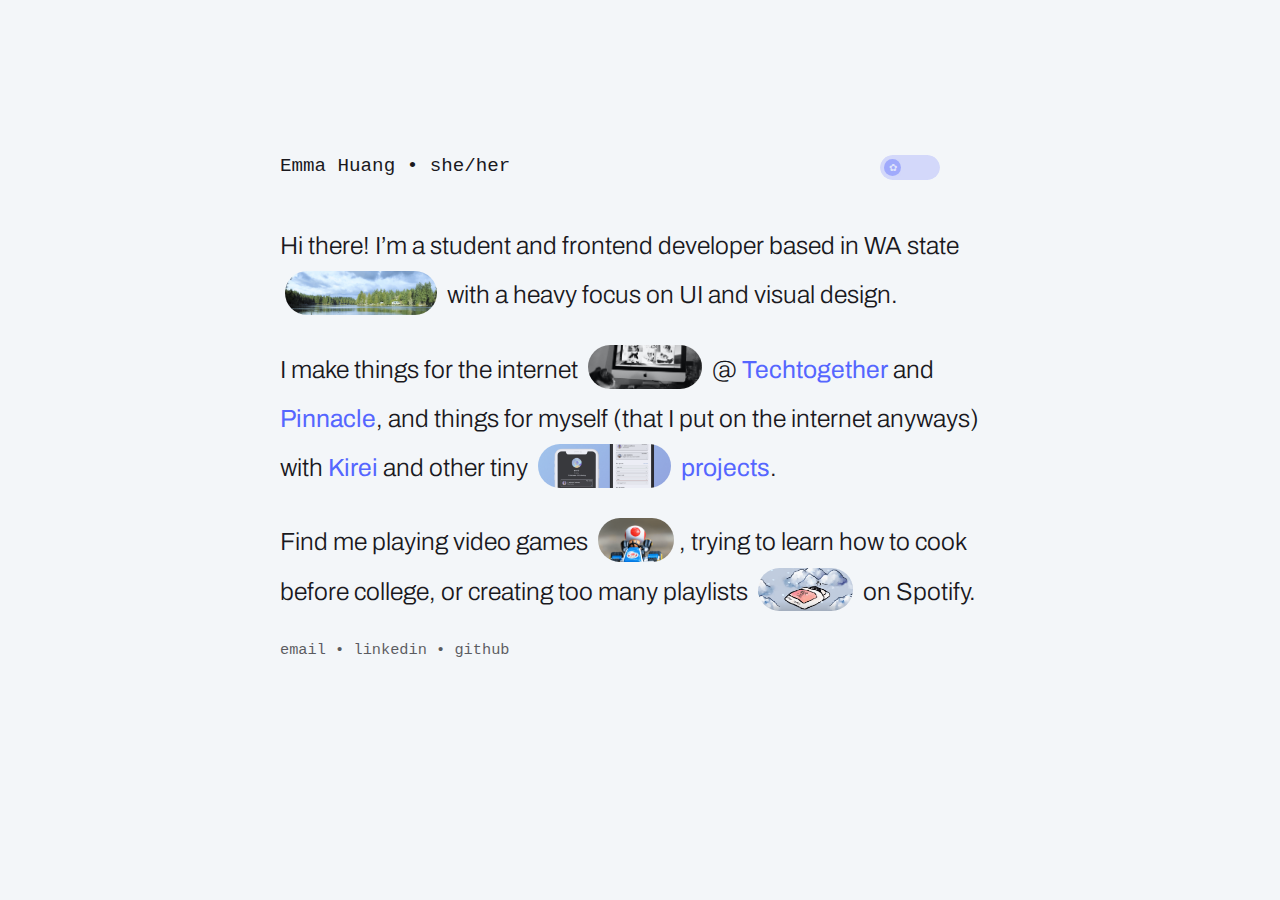
==== index.html @ 9f2a182a "Update index.html" ====
<!DOCTYPE html>
<html lang="en">

<head>
    
<!-- google tag (gtag.js) -->
<script async src="https://www.googletagmanager.com/gtag/js?id=G-LZZM2F5E72"></script>
<script>
  window.dataLayer = window.dataLayer || [];
  function gtag(){dataLayer.push(arguments);}
  gtag('js', new Date());

  gtag('config', 'G-LZZM2F5E72');
</script>

<title>Emma Huang</title>
<meta charset="UTF-8">
<meta name="author" content="Emma Huang">
<meta name="description" content="emma huang ✿✦ student portfolio">
<meta name="keywords" content="Design, student portfolio, portfolio, Emma Huang, student, illustrator, programmer, frontend, web development, personal site, hackathon">
<meta property="og:image"  content="images/md-grad.png">
<link rel="icon" href="favicon/favicon.ico">
<meta name="viewport" content="width=device-width, initial-scale=1">

<link rel="stylesheet" type="text/css" href="main.css">
<link rel="stylesheet" type="text/css" href="button.css" id="touch-response">

<link rel="icon" type="image/png" sizes="32x32" href="favicon/favicon-32x32.png">
<link rel="icon" type="image/png" sizes="16x16" href="favicon/favicon-16x16.png">
<link rel="mask-icon" href="favicon/safari-pinned-tab.svg" color="#5566ff">

</head>

<body>

<div class="content-main fade-in">

    <div class="parent-grid">
        <div class="text-framing text-top">
            <p>Emma Huang <span class="unselectable">• </span>she/her</p>
        </div>

        <div  style="margin-top: calc(12px + 0.8vmin - 2px);">
            <div class="button r" id="button-3">
                <input type="checkbox" class="checkbox" onclick="themeColor_set()"/>
                <div class="knobs"></div>
                <div class="layer"></div>
            </div>        
        
        </div>
    

    </div>

    <div class="text-body">
        <p>Hi there! I’m a student and frontend developer based in WA state 
            <span class="rectangle tooltip" id="wa-lake"><span id="tooltip-span-1">beaver lake in sammamish</span></span> with a heavy focus on UI and visual design.</p>
        <p>I make things for the internet 
            <span class="rectangle tooltip" id="cat-computer"><span id="tooltip-span-2">cat discovers facetime</span></span> @ 
            <a href="https://www.techtogether.io/" target=”_blank” rel = "noreferrer noopener">Techtogether</a> and 
            <a href="https://pinnacle.us.org/" target=”_blank” rel = "noreferrer noopener">Pinnacle</a>, and things for myself (that I put on the internet anyways) with 
            <a href="https://em.qoom.space/kirei/index.html" target=”_blank” rel = "noreferrer noopener">Kirei</a> and other tiny 
            <span class="rectangle tooltip" id="music-ui"><span id="tooltip-span-3">one of my UI designs</span></span> 
            <a href="https://www.behance.net/emmah6" target=”_blank” rel = "noreferrer noopener">projects</a>.</p>
        <p>Find me playing video games 
            <span class="rectangle tooltip" id="toad-kart"><span id="tooltip-span-4">toad and his (mario) kart</span></span>, trying to learn how to cook before college, or creating too many playlists 
            <span class="rectangle tooltip" id="cold-futon"><span id="tooltip-span-5">koupen chan in futon</span></span> on Spotify.</p>

    </div>

    <div class="text-framing text-bottom">
        <p>
            <script>
                emailE=('hi@' + 'ehuang.dev')
                document.write('<a class="social" href="mailto:' + emailE + '">' + 'email' + '</a>')
            </script> <span class="unselectable">• </span>
            <a href="https://www.linkedin.com/in/emmahyq/" target=”_blank” rel = "noreferrer noopener" class="social">linkedin</a> <span class="unselectable">• </span>
            <a href="https://github.com/emmahyq" target=”_blank” rel = "noreferrer noopener" class="social" class="social">github</a>
        </p>
    </div>

</div>

<script src="app.js"></script>

</body>

</html>
---- main.css ----
@font-face {
    font-family: 'Archivo';
    src: url(fonts/Archivo-Regular.otf);
    font-weight: 400;
}

@font-face {
    font-family: 'Archivo';
    src: url(fonts/Archivo-Light.otf);
    font-weight: 300;
}

@font-face {
    font-family: 'Dank Mono';
    src: url(fonts/DankMono-Regular.otf);
    font-weight: 400;
}

@font-face {
    font-family: 'Dank Mono';
    src: url(fonts/DankMono-Italic.otf);
    font-style: italic;
}

:root {
    --text-color: #1A191E;
    --bg-color: #F3F6F9;
    --accent-color: #5566ff;
  }

  ::-moz-selection { /* firefox */
    background: var(--accent-color);
    color: var(--bg-color);
  }
  
  ::selection {
    background: var(--accent-color);
    color: var(--bg-color);
  } 
  
  body {
    margin: 0;
    background-color: var(--bg-color);     
    -webkit-font-smoothing: antialiased;
    -moz-osx-font-smoothing: grayscale;
    transition: all 200ms ease;
  }
  

  a {
    font-weight: 400;
    color: var(--accent-color);
    text-decoration: none;
    transition: all 200ms ease;
  }

  a:hover {
    opacity: 0.75;
    cursor: pointer;
  }

  a.social {
    font-weight: 300;
    color: var(--text-color);
  }

  a.social:hover {
    opacity: 0.6;
  }

  .unselectable {
    -webkit-touch-callout: none;
    -webkit-user-select: none;
    -khtml-user-select: none;
    -moz-user-select: none;
    -ms-user-select: none;
    user-select: none;
}

  .content-main {
    min-height: 60vh;
    color: var(--text-color);
    padding: 2em 1em;
    max-width: 45rem;
    margin: auto;
  }

  .fade-in {
    -webkit-animation-name: fadeIn;
    animation-name: fadeIn;
    -webkit-animation-duration: 500ms;
    animation-duration: 500ms;
    -webkit-animation-fill-mode: both;
    animation-fill-mode: both;
  }

  @-webkit-keyframes fadeIn {
    from {
      opacity: 0;
    }
  
    to {
      opacity: 1;
    }
  }
  @keyframes fadeIn {
    from {
      opacity: 0;
    }
  
    to {
      opacity: 1;
    }
  }


  .parent-grid {
    display: grid;
    grid-template-columns: 3fr 1fr;
    grid-template-rows: repeat(1, 1fr);
    grid-column-gap: 0px;
    grid-row-gap: 0px;
    padding-top: 6.5em;
  }

  .text-framing {    
    font-family: -apple-system, BlinkMacSystemFont, 'Dank Mono', 'Roboto Mono', 'Courier New', 'Courier', monospace;
  }

  .text-top {
    font-size: calc(12px + 0.8vmin);
  }

  .text-bottom {
    font-size: calc(9px + 0.7vmin);
    opacity: 0.7;
  }

  .text-body {
    font-size: calc(13px + 1.3vmin);
    line-height: calc(26px + 2.6vmin);

    font-family: -apple-system, BlinkMacSystemFont, 'Archivo', 'Segoe UI', 'Roboto', 'Ubuntu', 'Helvetica Neue', 'Arial', 'Helvetica', sans-serif;
    font-weight: 300;  
  }

  .rectangle {
    margin-bottom: calc(-6.0px - 0.60vmin);
    margin-left: 5px;
    margin-right: 5px;
    display: inline-block;
    height: calc(23px + 2.3vmin);
    border-radius: 80px;
  }

  #wa-lake {
    width: calc(80px + 8.0vmin);
    background: url(images/wa-lake.png);
    background-repeat: no-repeat;
    background-size: calc(85px + 8.5vmin);
  }

  #cat-computer {
    width: calc(60px + 6.0vmin);
    background: url(images/cat-computer.png);
    background-repeat: no-repeat;
    background-size: calc(60px + 6.0vmin);
  }

  #goose-army {
    width: calc(70px + 7.0vmin);
    background: url(images/goose-army.png);
    background-repeat: no-repeat;
    background-size: calc(70px + 7.0vmin);
  }

  #music-ui {
    width: calc(70px + 7.0vmin);
    background: url(images/music-ui.png);
    background-repeat: no-repeat;
    background-size: calc(70px + 7.0vmin);
  }

  #toad-kart {
    width: calc(40px + 4.0vmin);
    background: url(images/toad-kart.png);
    background-repeat: no-repeat;
    background-size: calc(40px + 4.0vmin);
  }

  #dog-speakers {
    width: calc(50px + 5.0vmin);
    background: url(images/dog-speakers.png);
    background-repeat: no-repeat;
    background-size: calc(50px + 5.0vmin);
  }
  
  #cold-futon {
    width: calc(50px + 5.0vmin);
    background: url(images/cold-futon.png);
    background-repeat: no-repeat;
    background-size: calc(50px + 5.0vmin);
  }
---- button.css ----
.button,
.knobs,
.layer {
  position: absolute;
  top: 0;
  right: 0;
  bottom: 0;
  left: 0;
}

.button {
  position: relative;
  top: 50%;
  width: 60px;
  height: 25px;
  margin: -20px auto 0 auto;
  overflow: hidden;
}

.button.r,
.button.r .layer {
  border-radius: 80px;
}

.checkbox {
  position: relative;
  width: 100%;
  height: 100%;
  padding: 0;
  margin: 0;
  opacity: 0;
  cursor: pointer;
  z-index: 3;
}

.knobs {
  z-index: 2;
}

.layer {
  width: 100%;
  background-color: var(--accent-color);
  opacity: 0.2;
  transition: 0.3s ease all;
  z-index: 1;
}

/* Button 3 */
#button-3 .knobs:before {
  content: "✿";
  position: absolute;
  top: 4px;
  left: 4px;
  width: 15px;
  height: 15px;
  color: var(--bg-color);
  font-size: 10px;
  text-align: center;
  line-height: 1.5;
  padding: 1px 1px;
  background-color: var(--accent-color);
  opacity: 0.4;
  border-radius: 50%;
  transition: 0.3s ease all, left 0.3s cubic-bezier(0.10, 0.80, 0.30, 1.10);
}

#button-3 .checkbox:active + .knobs:before {
  width: 50px;
  border-radius: 100px;
}

#button-3 .checkbox:checked:active + .knobs:before {
  margin-left: -35px;
}

#button-3 .checkbox:checked + .knobs:before {
  content: "✦";
  left: 39px;
  background-color: var(--accent-color);
  opacity: 0.4;
  color: var(--bg-color);
}

#button-3 .checkbox:checked ~ .layer {
    background-color: var(--accent-color);
    opacity: 0.2;
}

.tooltip {
    cursor: crosshair;
}
.tooltip span {
    font-family: -apple-system, BlinkMacSystemFont, 'Dank Mono', 'Roboto Mono', 'Courier New', 'Courier', monospace;
    font-size: calc(6px + 0.6vmin);
    line-height: calc(6px + 0.6vmin);
    display: none;
    padding: 7px 13px;
    border-radius: 80px;
    background-color: var(--accent-color);
    color: var(--bg-color);
}
.tooltip:hover span {
    display: block;
    position: fixed;
    overflow: hidden;
}
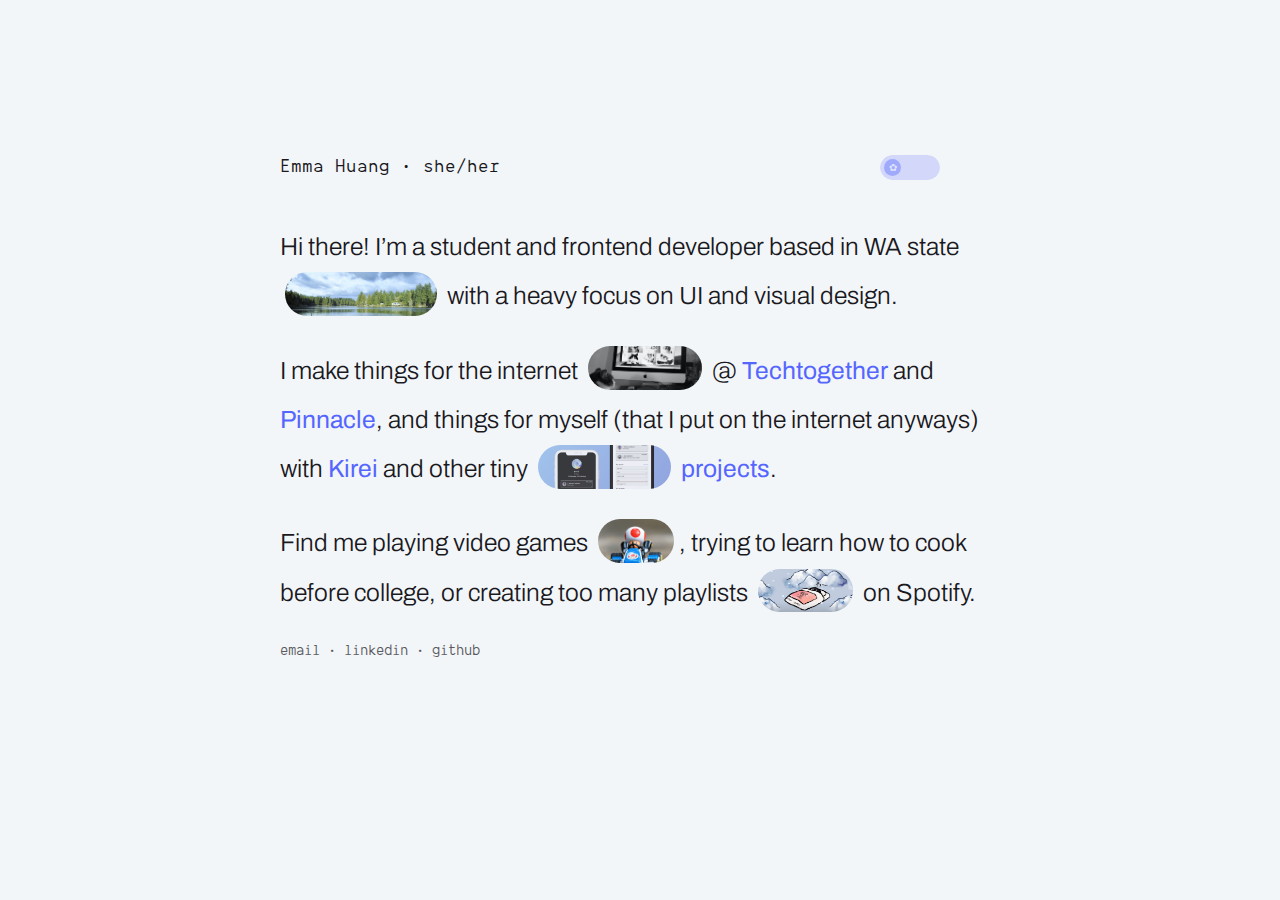
==== commit 9a8db547: "changed email domain" ====
--- a/index.html
+++ b/index.html
@@ -19,6 +19,7 @@
 <meta name="description" content="emma huang ✿✦ student portfolio">
 <meta name="keywords" content="Design, student portfolio, portfolio, Emma Huang, student, illustrator, programmer, frontend, web development, personal site, hackathon">
 <meta property="og:image"  content="images/md-grad.png">
+<meta name="twitter:image" content="images/md-grad.png"/>
 <link rel="icon" href="favicon/favicon.ico">
 <meta name="viewport" content="width=device-width, initial-scale=1">
 
@@ -71,7 +72,7 @@
     <div class="text-framing text-bottom">
         <p>
             <script>
-                emailE=('hi@' + 'ehuang.dev')
+                emailE=('emhn72@' + 'gmail.com')
                 document.write('<a class="social" href="mailto:' + emailE + '">' + 'email' + '</a>')
             </script> <span class="unselectable">• </span>
             <a href="https://www.linkedin.com/in/emmahyq/" target=”_blank” rel = "noreferrer noopener" class="social">linkedin</a> <span class="unselectable">• </span>
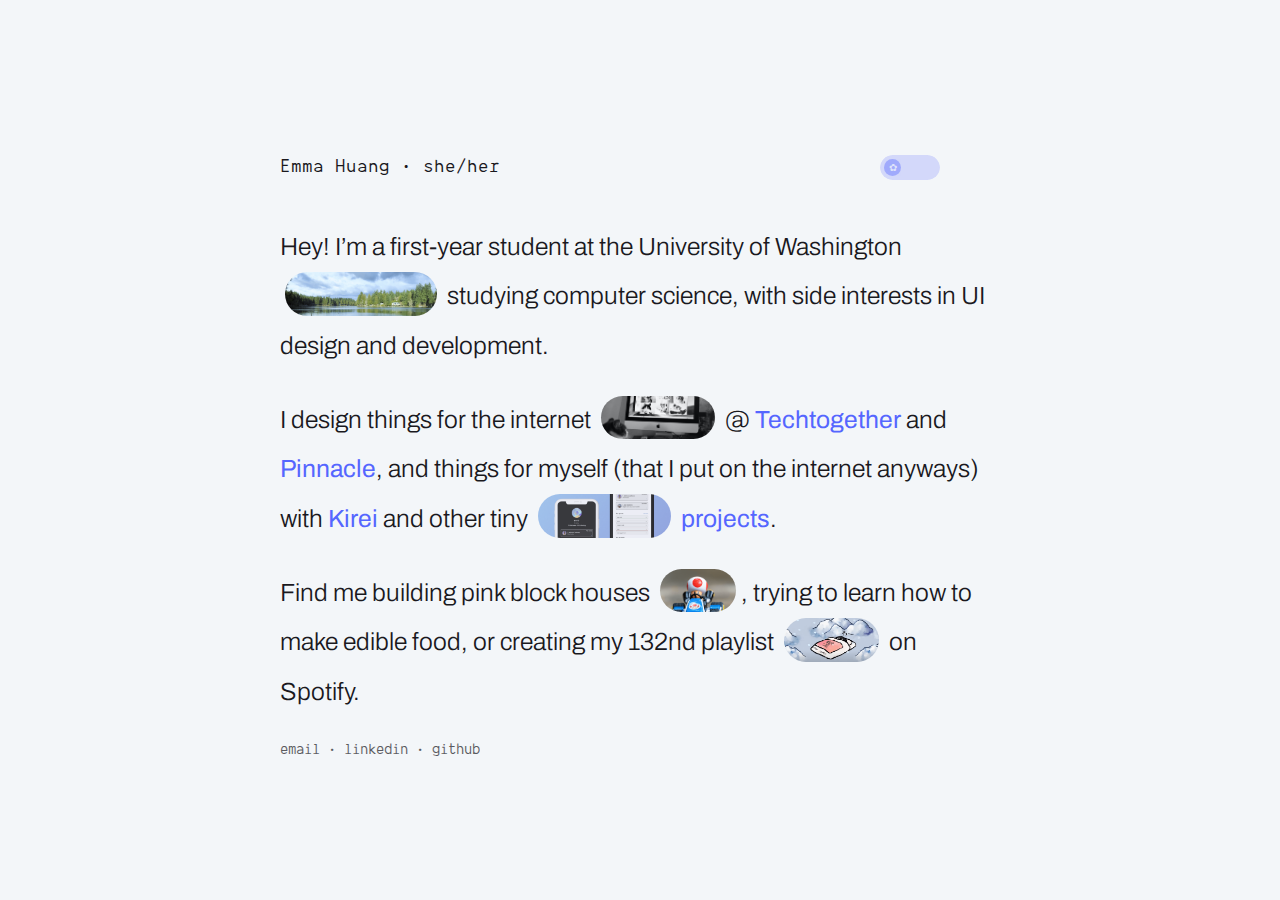
==== commit 24cf2b74: "Update index.html" ====
--- a/index.html
+++ b/index.html
@@ -16,8 +16,8 @@
 <title>Emma Huang</title>
 <meta charset="UTF-8">
 <meta name="author" content="Emma Huang">
-<meta name="description" content="emma huang ✿✦ student portfolio">
-<meta name="keywords" content="Design, student portfolio, portfolio, Emma Huang, student, illustrator, programmer, frontend, web development, personal site, hackathon">
+<meta name="description" content="Emma Huang ✿✦">
+<meta name="keywords" content="Design, student portfolio, portfolio, Emma Huang, student, illustrator, programmer, frontend, web development, personal site, hackathon, Emma, University of Washington, UW, college, college student, university">
 <meta property="og:image"  content="images/md-grad.png">
 <meta name="twitter:image" content="images/md-grad.png"/>
 <link rel="icon" href="favicon/favicon.ico">
@@ -54,17 +54,17 @@
     </div>
 
     <div class="text-body">
-        <p>Hi there! I’m a student and frontend developer based in WA state 
-            <span class="rectangle tooltip" id="wa-lake"><span id="tooltip-span-1">beaver lake in sammamish</span></span> with a heavy focus on UI and visual design.</p>
-        <p>I make things for the internet 
+        <p>Hey! I’m a first-year student at the University of Washington 
+            <span class="rectangle tooltip" id="wa-lake"><span id="tooltip-span-1">beaver lake in sammamish</span></span> studying computer science, with side interests in UI design and development.</p>
+        <p>I design things for the internet 
             <span class="rectangle tooltip" id="cat-computer"><span id="tooltip-span-2">cat discovers facetime</span></span> @ 
             <a href="https://www.techtogether.io/" target=”_blank” rel = "noreferrer noopener">Techtogether</a> and 
             <a href="https://pinnacle.us.org/" target=”_blank” rel = "noreferrer noopener">Pinnacle</a>, and things for myself (that I put on the internet anyways) with 
             <a href="https://em.qoom.space/kirei/index.html" target=”_blank” rel = "noreferrer noopener">Kirei</a> and other tiny 
             <span class="rectangle tooltip" id="music-ui"><span id="tooltip-span-3">one of my UI designs</span></span> 
             <a href="https://www.behance.net/emmah6" target=”_blank” rel = "noreferrer noopener">projects</a>.</p>
-        <p>Find me playing video games 
-            <span class="rectangle tooltip" id="toad-kart"><span id="tooltip-span-4">toad and his (mario) kart</span></span>, trying to learn how to cook before college, or creating too many playlists 
+        <p>Find me building pink block houses 
+            <span class="rectangle tooltip" id="toad-kart"><span id="tooltip-span-4">toad and his (mario) kart</span></span>, trying to learn how to make edible food, or creating my 132nd playlist 
             <span class="rectangle tooltip" id="cold-futon"><span id="tooltip-span-5">koupen chan in futon</span></span> on Spotify.</p>
 
     </div>
--- a/main.css
+++ b/main.css
@@ -124,7 +124,7 @@
   }
 
   .text-framing {    
-    font-family: -apple-system, BlinkMacSystemFont, 'Dank Mono', 'Roboto Mono', 'Courier New', 'Courier', monospace;
+    font-family: 'Dank Mono', -apple-system, BlinkMacSystemFont, 'Roboto Mono', 'Courier New', 'Courier', monospace;
   }
 
   .text-top {
@@ -140,7 +140,7 @@
     font-size: calc(13px + 1.3vmin);
     line-height: calc(26px + 2.6vmin);
 
-    font-family: -apple-system, BlinkMacSystemFont, 'Archivo', 'Segoe UI', 'Roboto', 'Ubuntu', 'Helvetica Neue', 'Arial', 'Helvetica', sans-serif;
+    font-family: 'Archivo', -apple-system, BlinkMacSystemFont, 'Segoe UI', 'Roboto', 'Ubuntu', 'Helvetica Neue', 'Arial', 'Helvetica', sans-serif;
     font-weight: 300;  
   }
 
--- a/button.css
+++ b/button.css
@@ -90,7 +90,7 @@
     cursor: crosshair;
 }
 .tooltip span {
-    font-family: -apple-system, BlinkMacSystemFont, 'Dank Mono', 'Roboto Mono', 'Courier New', 'Courier', monospace;
+    font-family: 'Dank Mono', -apple-system, BlinkMacSystemFont, 'Roboto Mono', 'Courier New', 'Courier', monospace;
     font-size: calc(6px + 0.6vmin);
     line-height: calc(6px + 0.6vmin);
     display: none;
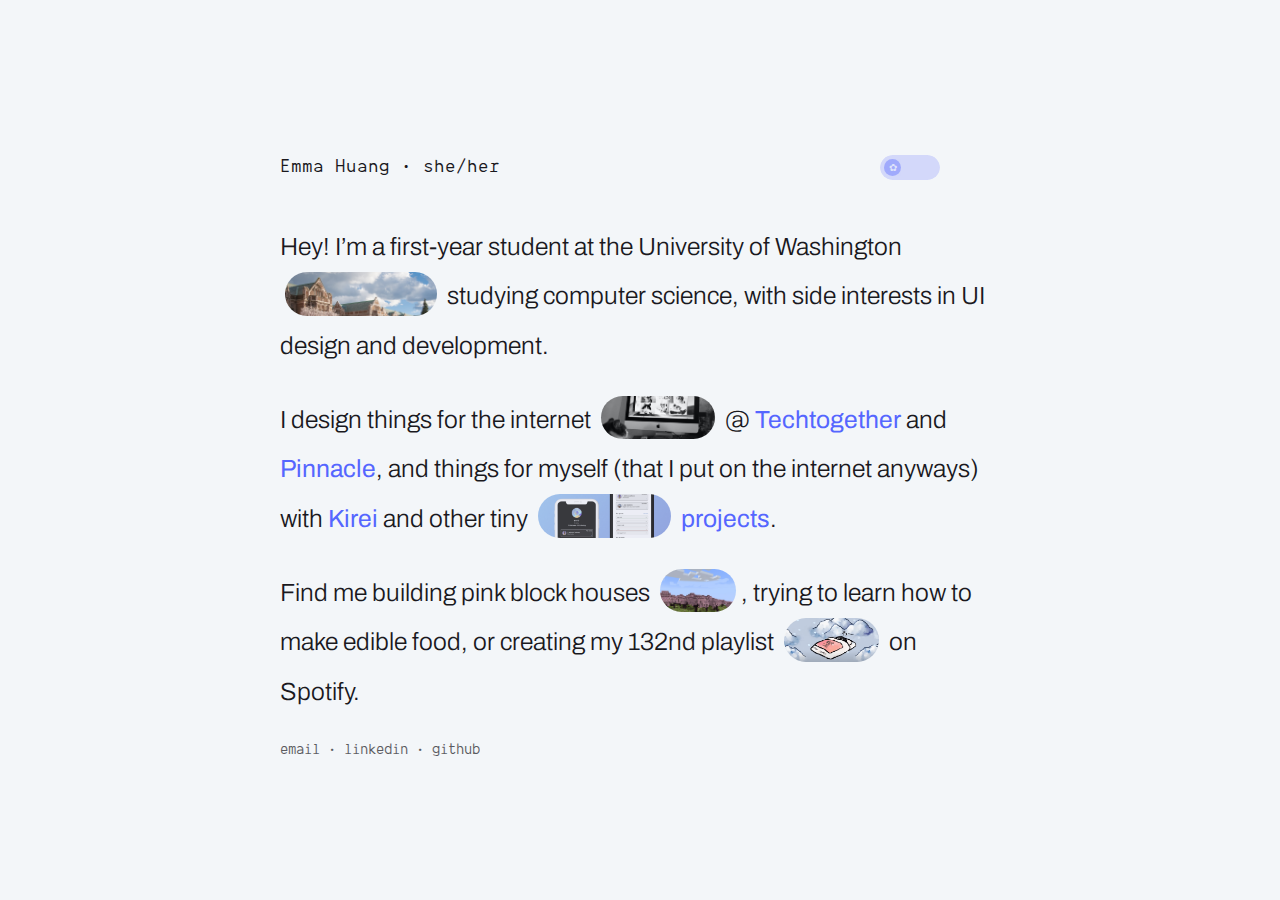
==== commit 8e2658ec: "Update index.html" ====
--- a/index.html
+++ b/index.html
@@ -55,16 +55,16 @@
 
     <div class="text-body">
         <p>Hey! I’m a first-year student at the University of Washington 
-            <span class="rectangle tooltip" id="wa-lake"><span id="tooltip-span-1">beaver lake in sammamish</span></span> studying computer science, with side interests in UI design and development.</p>
+            <span class="rectangle tooltip" id="uw-cherry"><span id="tooltip-span-1">cherry blossoms at uw seattle</span></span> studying computer science, with side interests in UI design and development.</p>
         <p>I design things for the internet 
-            <span class="rectangle tooltip" id="cat-computer"><span id="tooltip-span-2">cat discovers facetime</span></span> @ 
+            <span class="rectangle tooltip" id="cat-computer"><span id="tooltip-span-2">just like this lil cat</span></span> @ 
             <a href="https://www.techtogether.io/" target=”_blank” rel = "noreferrer noopener">Techtogether</a> and 
             <a href="https://pinnacle.us.org/" target=”_blank” rel = "noreferrer noopener">Pinnacle</a>, and things for myself (that I put on the internet anyways) with 
             <a href="https://em.qoom.space/kirei/index.html" target=”_blank” rel = "noreferrer noopener">Kirei</a> and other tiny 
             <span class="rectangle tooltip" id="music-ui"><span id="tooltip-span-3">one of my UI designs</span></span> 
             <a href="https://www.behance.net/emmah6" target=”_blank” rel = "noreferrer noopener">projects</a>.</p>
         <p>Find me building pink block houses 
-            <span class="rectangle tooltip" id="toad-kart"><span id="tooltip-span-4">toad and his (mario) kart</span></span>, trying to learn how to make edible food, or creating my 132nd playlist 
+            <span class="rectangle tooltip" id="minecraft-cherry"><span id="tooltip-span-4">the new cherry grove biome!</span></span>, trying to learn how to make edible food, or creating my 132nd playlist 
             <span class="rectangle tooltip" id="cold-futon"><span id="tooltip-span-5">koupen chan in futon</span></span> on Spotify.</p>
 
     </div>
--- a/main.css
+++ b/main.css
@@ -160,6 +160,13 @@
     background-size: calc(85px + 8.5vmin);
   }
 
+  #uw-cherry {
+    width: calc(80px + 8.0vmin);
+    background: url(images/uw-cherry.png);
+    background-repeat: no-repeat;
+    background-size: calc(85px + 8.5vmin);
+  }
+
   #cat-computer {
     width: calc(60px + 6.0vmin);
     background: url(images/cat-computer.png);
@@ -188,6 +195,13 @@
     background-size: calc(40px + 4.0vmin);
   }
 
+  #minecraft-cherry {
+    width: calc(40px + 4.0vmin);
+    background: url(images/minecraft-cherry.png);
+    background-repeat: no-repeat;
+    background-size: calc(40px + 4.0vmin);
+  }
+
   #dog-speakers {
     width: calc(50px + 5.0vmin);
     background: url(images/dog-speakers.png);
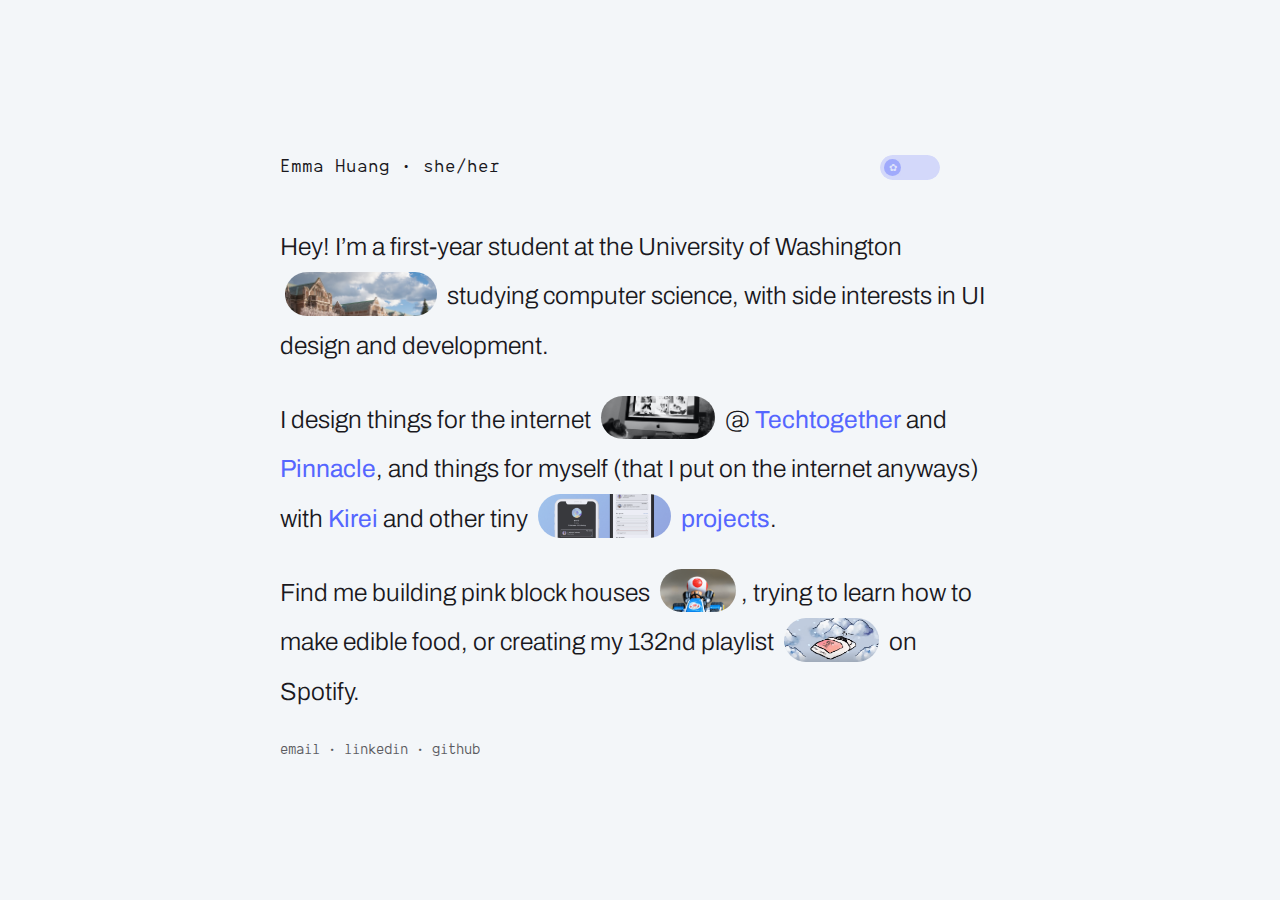
==== commit c58b6e8c: "Update index.html" ====
--- a/index.html
+++ b/index.html
@@ -64,7 +64,7 @@
             <span class="rectangle tooltip" id="music-ui"><span id="tooltip-span-3">one of my UI designs</span></span> 
             <a href="https://www.behance.net/emmah6" target=”_blank” rel = "noreferrer noopener">projects</a>.</p>
         <p>Find me building pink block houses 
-            <span class="rectangle tooltip" id="minecraft-cherry"><span id="tooltip-span-4">the new cherry grove biome!</span></span>, trying to learn how to make edible food, or creating my 132nd playlist 
+            <span class="rectangle tooltip" id="toad-kart"><span id="tooltip-span-4">the new cherry grove biome</span></span>, trying to learn how to make edible food, or creating my 132nd playlist 
             <span class="rectangle tooltip" id="cold-futon"><span id="tooltip-span-5">koupen chan in futon</span></span> on Spotify.</p>
 
     </div>
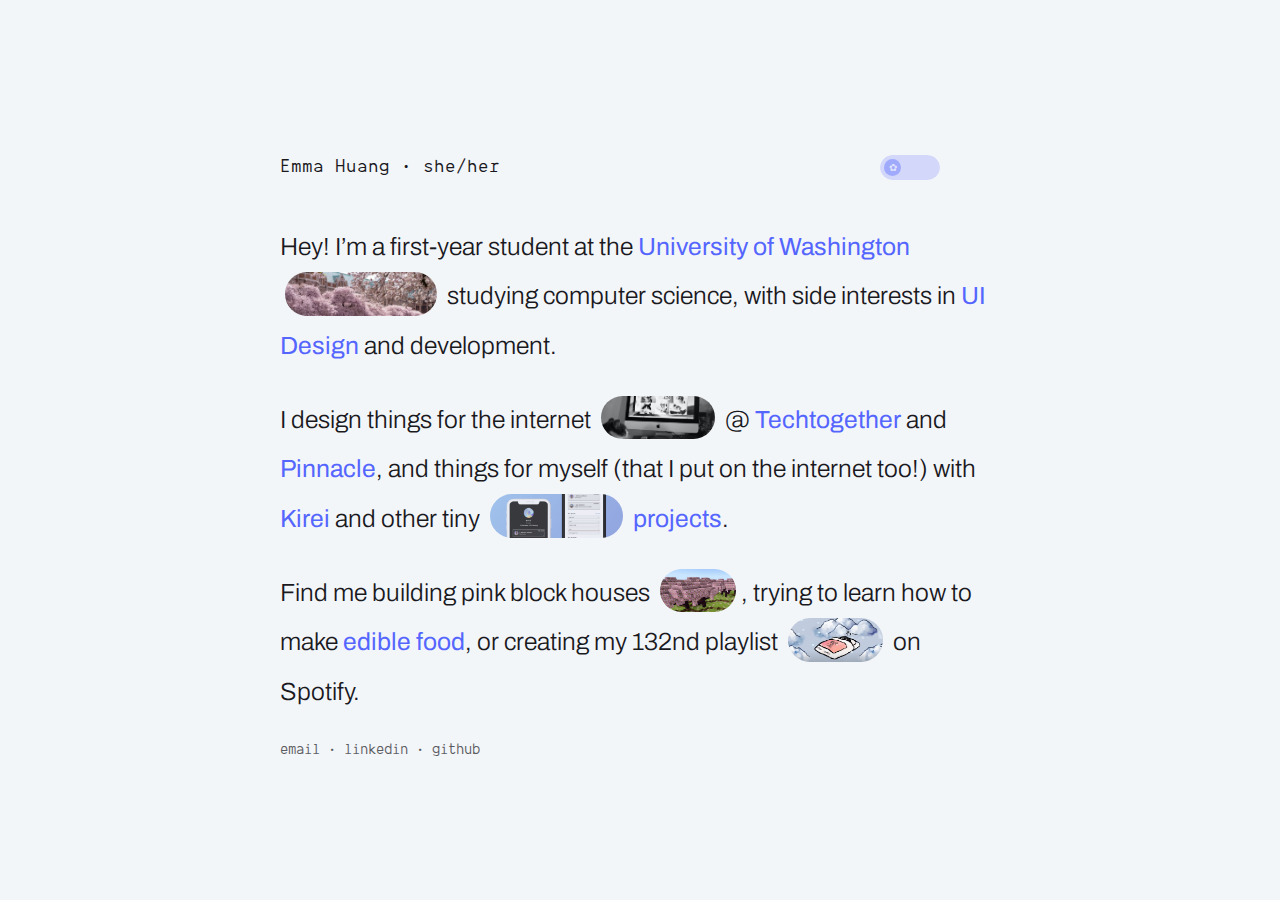
==== commit 9900e412: "updated text, added links" ====
--- a/index.html
+++ b/index.html
@@ -54,17 +54,19 @@
     </div>
 
     <div class="text-body">
-        <p>Hey! I’m a first-year student at the University of Washington 
-            <span class="rectangle tooltip" id="uw-cherry"><span id="tooltip-span-1">cherry blossoms at uw seattle</span></span> studying computer science, with side interests in UI design and development.</p>
+        <p>Hey! I’m a first-year student at the <a href="https://www.cs.washington.edu/" target=”_blank” rel = "noreferrer noopener">University of Washington</a> 
+            <span class="rectangle tooltip" id="uw-cherry"><span id="tooltip-span-1">cherry blossoms at uw seattle</span></span> studying computer science, with side interests in 
+            <a href="https://en.wikipedia.org/wiki/User_interface_design#Compared_to_UX_design" target=”_blank” rel = "noreferrer noopener">UI Design</a> and development.</p>
         <p>I design things for the internet 
             <span class="rectangle tooltip" id="cat-computer"><span id="tooltip-span-2">just like this lil cat</span></span> @ 
             <a href="https://www.techtogether.io/" target=”_blank” rel = "noreferrer noopener">Techtogether</a> and 
-            <a href="https://pinnacle.us.org/" target=”_blank” rel = "noreferrer noopener">Pinnacle</a>, and things for myself (that I put on the internet anyways) with 
+            <a href="https://pinnacle.us.org/" target=”_blank” rel = "noreferrer noopener">Pinnacle</a>, and things for myself (that I put on the internet too!) with 
             <a href="https://em.qoom.space/kirei/index.html" target=”_blank” rel = "noreferrer noopener">Kirei</a> and other tiny 
             <span class="rectangle tooltip" id="music-ui"><span id="tooltip-span-3">one of my UI designs</span></span> 
             <a href="https://www.behance.net/emmah6" target=”_blank” rel = "noreferrer noopener">projects</a>.</p>
         <p>Find me building pink block houses 
-            <span class="rectangle tooltip" id="toad-kart"><span id="tooltip-span-4">the new cherry grove biome</span></span>, trying to learn how to make edible food, or creating my 132nd playlist 
+            <span class="rectangle tooltip" id="minecraft-cherry"><span id="tooltip-span-4">the new cherry grove biome</span></span>, trying to learn how to make 
+            <a href="https://youtu.be/7mz9UKbGyzo?si=dfUCRB-PbQLzI0y3&t=10" target=”_blank” rel = "noreferrer noopener">edible food</a>, or creating my 132nd playlist 
             <span class="rectangle tooltip" id="cold-futon"><span id="tooltip-span-5">koupen chan in futon</span></span> on Spotify.</p>
 
     </div>
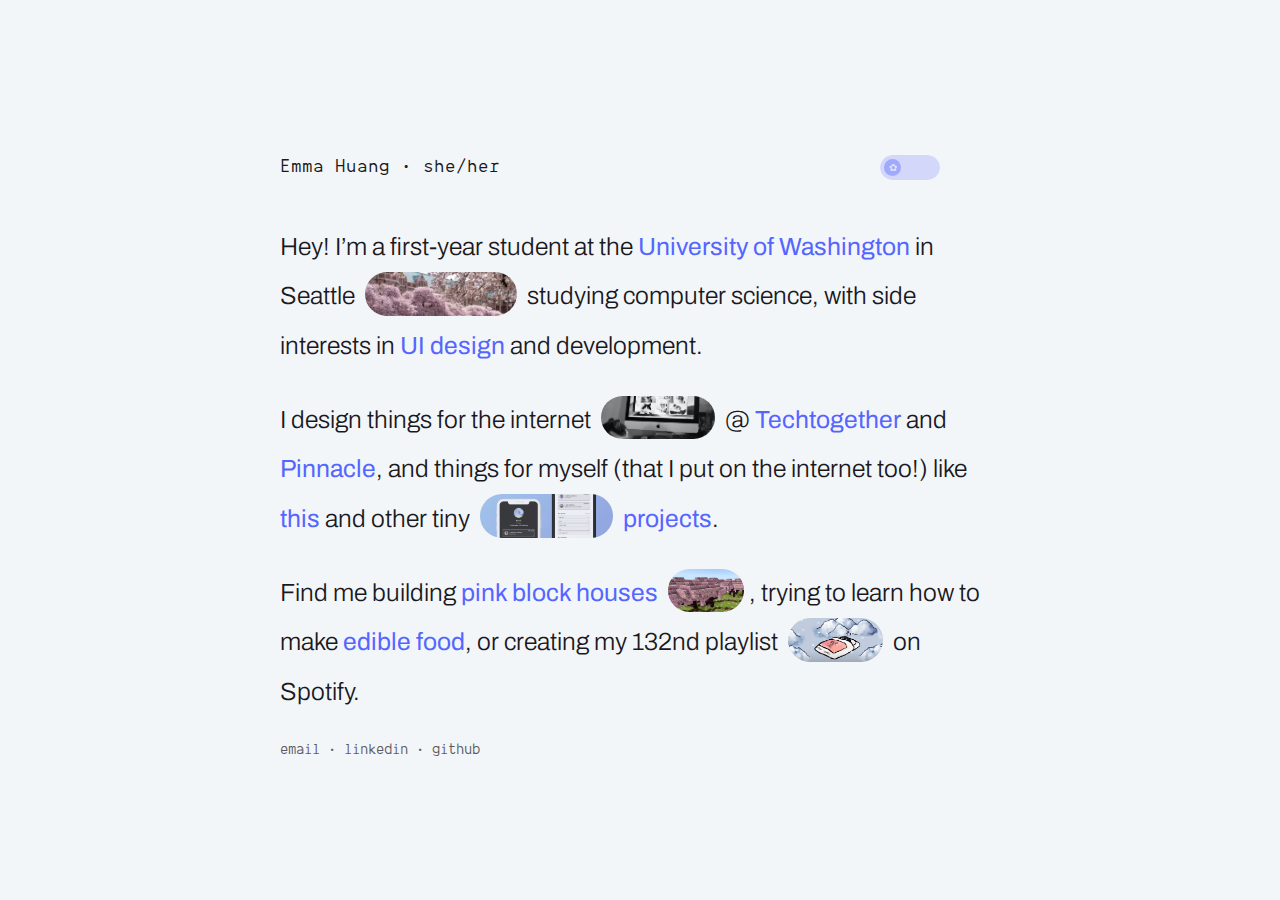
==== commit 285f02be: "Update index.html" ====
--- a/index.html
+++ b/index.html
@@ -55,16 +55,16 @@
 
     <div class="text-body">
         <p>Hey! I’m a first-year student at the <a href="https://www.cs.washington.edu/" target=”_blank” rel = "noreferrer noopener">University of Washington</a> 
-            <span class="rectangle tooltip" id="uw-cherry"><span id="tooltip-span-1">cherry blossoms at uw seattle</span></span> studying computer science, with side interests in 
-            <a href="https://en.wikipedia.org/wiki/User_interface_design#Compared_to_UX_design" target=”_blank” rel = "noreferrer noopener">UI Design</a> and development.</p>
+            in Seattle <span class="rectangle tooltip" id="uw-cherry"><span id="tooltip-span-1">the cherry blossoms on uw campus</span></span> studying computer science, with side interests in 
+            <a href="https://en.wikipedia.org/wiki/User_interface_design#Compared_to_UX_design" target=”_blank” rel = "noreferrer noopener">UI design</a> and development.</p>
         <p>I design things for the internet 
-            <span class="rectangle tooltip" id="cat-computer"><span id="tooltip-span-2">just like this lil cat</span></span> @ 
+            <span class="rectangle tooltip" id="cat-computer"><span id="tooltip-span-2">just like this little cat</span></span> @ 
             <a href="https://www.techtogether.io/" target=”_blank” rel = "noreferrer noopener">Techtogether</a> and 
-            <a href="https://pinnacle.us.org/" target=”_blank” rel = "noreferrer noopener">Pinnacle</a>, and things for myself (that I put on the internet too!) with 
-            <a href="https://em.qoom.space/kirei/index.html" target=”_blank” rel = "noreferrer noopener">Kirei</a> and other tiny 
-            <span class="rectangle tooltip" id="music-ui"><span id="tooltip-span-3">one of my UI designs</span></span> 
+            <a href="https://pinnacle.us.org/" target=”_blank” rel = "noreferrer noopener">Pinnacle</a>, and things for myself (that I put on the internet too!) like 
+            <a href="https://em.qoom.space/kirei/index.html" target=”_blank” rel = "noreferrer noopener">this</a> and other tiny 
+            <span class="rectangle tooltip" id="music-ui"><span id="tooltip-span-3">a quick music profile design</span></span> 
             <a href="https://www.behance.net/emmah6" target=”_blank” rel = "noreferrer noopener">projects</a>.</p>
-        <p>Find me building pink block houses 
+        <p>Find me building <a href="https://www.minecraft.net/en-us/article/cherry-blossom-biome-coming-minecraft-120" target=”_blank” rel = "noreferrer noopener">pink block houses</a> 
             <span class="rectangle tooltip" id="minecraft-cherry"><span id="tooltip-span-4">the new cherry grove biome</span></span>, trying to learn how to make 
             <a href="https://youtu.be/7mz9UKbGyzo?si=dfUCRB-PbQLzI0y3&t=10" target=”_blank” rel = "noreferrer noopener">edible food</a>, or creating my 132nd playlist 
             <span class="rectangle tooltip" id="cold-futon"><span id="tooltip-span-5">koupen chan in futon</span></span> on Spotify.</p>
